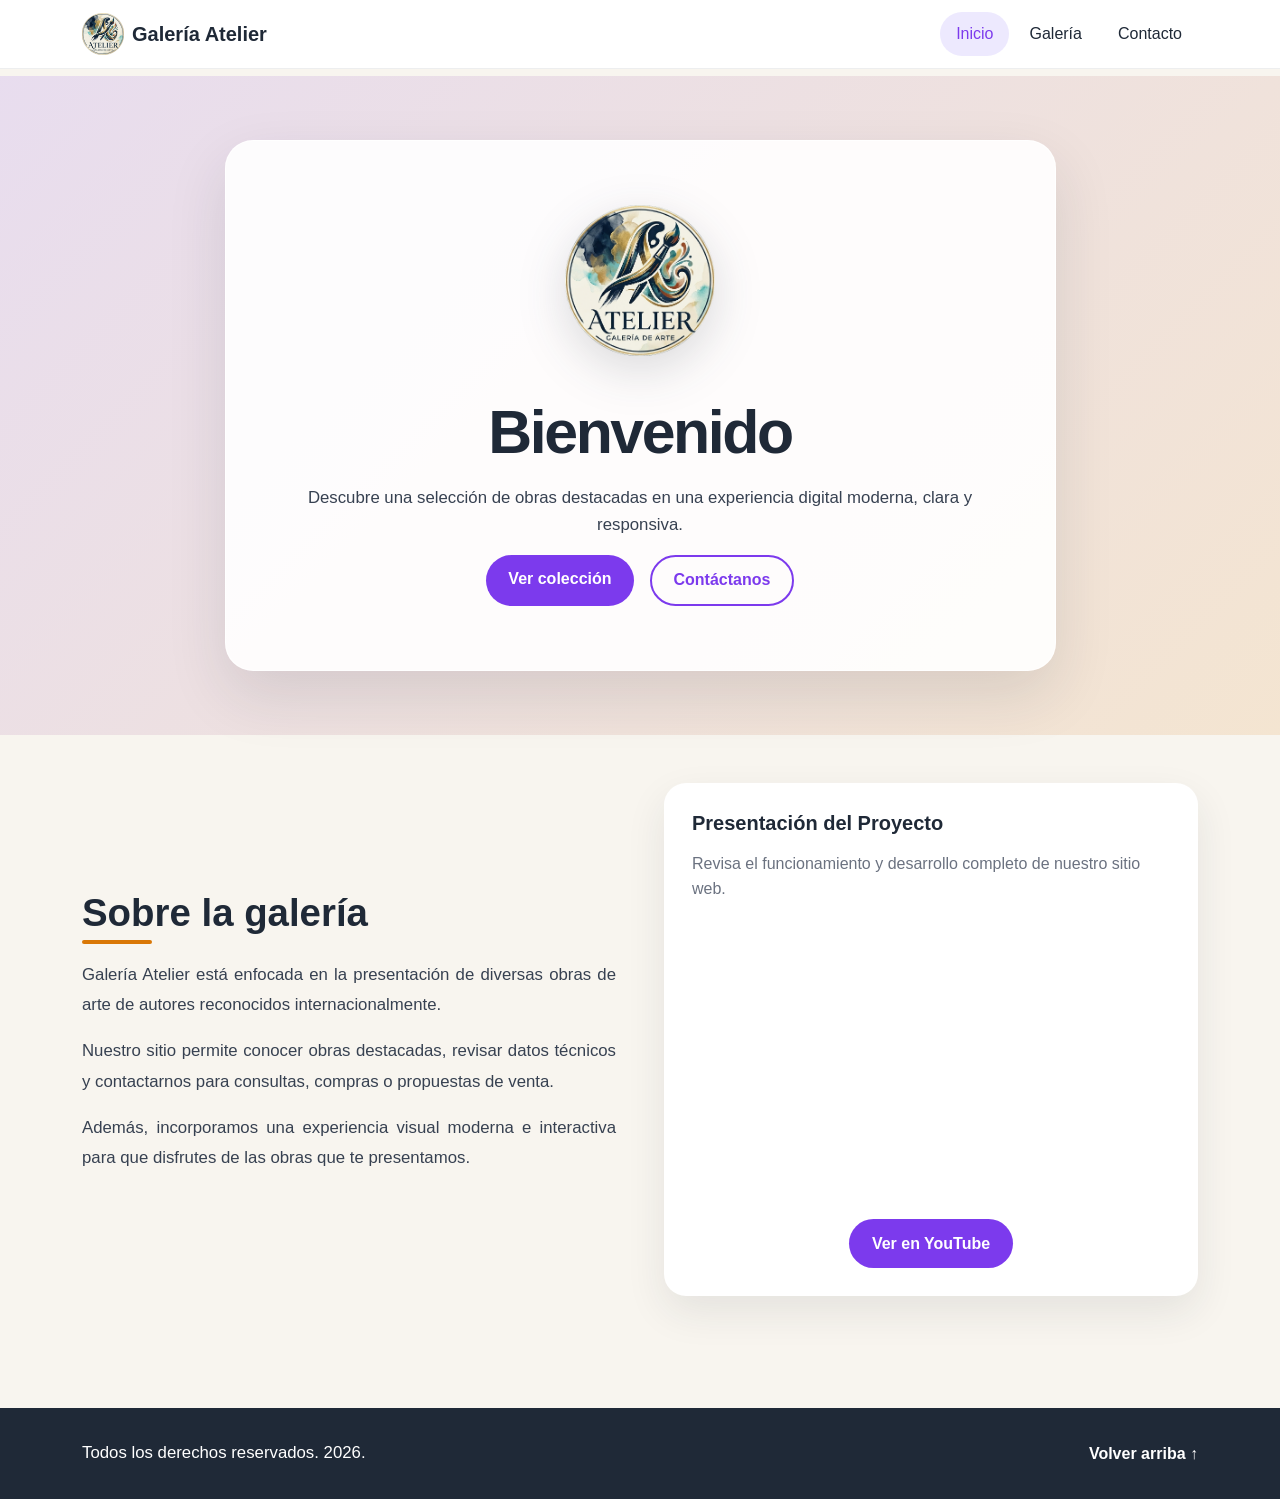
==== index.html @ 64c45fc4 "Add files via upload Primera versión del sitio de galería." ====
<!DOCTYPE html>
<html lang="es">
<head>
  <meta charset="UTF-8">
  <meta name="viewport" content="width=device-width, initial-scale=1.0">
  <title>Inicio | Galería Atelier</title>
  <link href="https://cdn.jsdelivr.net/npm/bootstrap@5.3.3/dist/css/bootstrap.min.css" rel="stylesheet">
  <link rel="stylesheet" href="estilos.css">
</head>
<body>
  <nav class="navbar navbar-expand-lg fixed-top">
    <div class="container">
      <a class="navbar-brand d-flex align-items-center gap-2" href="index.html" aria-label="Ir a inicio de Galería Atelier">
        <img src="img/Logo Atelier sin fondo.png" alt="Logo Galería Atelier" class="navbar-logo">
        <span>Galería Atelier</span>
      </a>
      <button class="navbar-toggler" type="button" data-bs-toggle="collapse" data-bs-target="#menuPrincipal" aria-controls="menuPrincipal" aria-expanded="false" aria-label="Abrir menú">
        <span class="navbar-toggler-icon"></span>
      </button>
      <div class="collapse navbar-collapse" id="menuPrincipal">
        <ul class="navbar-nav ms-auto mb-2 mb-lg-0">
          <li class="nav-item"><a class="nav-link active" aria-current="page" href="index.html">Inicio</a></li>
          <li class="nav-item"><a class="nav-link" href="galeria.html">Galería</a></li>
          <li class="nav-item"><a class="nav-link" href="contacto.html">Contacto</a></li>
        </ul>
      </div>
    </div>
  </nav>

  <header class="hero page-hero" id="inicio">
    <div class="container">
      <div class="row justify-content-center">
        <div class="col-lg-9">
          <div class="hero-card text-center">
            <img src="img/Logo Atelier sin fondo.png" alt="Logo Galería Atelier" class="hero-logo mb-3">
            <h1 class="mt-4 mb-3">Bienvenido</h1>
            <p class="hero-description mx-auto">
              Descubre una selección de obras destacadas en una experiencia digital moderna, clara y responsiva.
            </p>
            <div class="d-flex justify-content-center gap-3 flex-wrap">
              <a class="btn btn-art" href="galeria.html">Ver colección</a>
              <a class="btn btn-outline-art" href="contacto.html">Contáctanos</a>
            </div>
          </div>
        </div>
      </div>
    </div>
  </header>

  <main>
    <section class="container py-5" id="introduccion">
      <div class="row align-items-center g-5">
        <div class="col-lg-6 about-text">
          <h2 class="section-title">Sobre la galería</h2>
          <p>
            Galería Atelier está enfocada en la presentación de diversas obras de arte de autores reconocidos internacionalmente.
          </p>
          <p>
            Nuestro sitio permite conocer obras destacadas, revisar datos técnicos y contactarnos para consultas, compras o propuestas de venta.
          </p>
          <p>
            Además, incorporamos una experiencia visual moderna e interactiva para que disfrutes de las obras que te presentamos. 
          </p>
        </div>

        <div class="col-lg-6">
          <div class="video-card">
            <h3 class="mb-3">Presentación del Proyecto</h3>
            <p class="video-text">
              Revisa el funcionamiento y desarrollo completo de nuestro sitio web.
            </p>
            <div class="ratio ratio-16x9 rounded overflow-hidden">
              <iframe
                src="https://www.youtube.com/embed/Tom0FctQINM"
                title="Presentación Proyecto Galería de Arte"
                allowfullscreen>
              </iframe>
            </div>
            <div class="text-center mt-4">
              <a href="https://www.youtube.com/watch?v=Tom0FctQINM" target="_blank" class="btn btn-art">
                Ver en YouTube
              </a>
            </div>
          </div>
        </div>
      </div>
    </section>
  </main>

 
  <footer class="footer">
    <div class="container d-flex flex-column flex-md-row justify-content-between align-items-center gap-2">
      <p>Todos los derechos reservados. 2026.</p>
      <a href="#inicio" class="back-top">Volver arriba ↑</a>
    </div>
  </footer>

  <script src="https://cdn.jsdelivr.net/npm/bootstrap@5.3.3/dist/js/bootstrap.bundle.min.js"></script>
</body>
</html>
---- estilos.css ----
:root {
  --color-fondo: #f8f5ef;
  --color-principal: #1f2937;
  --color-secundario: #7c3aed;
  --color-acento: #d97706;
  --color-claro: #ffffff;
  --color-texto: #374151;
  --color-muted: #6b7280;
  --color-suave: #ede9fe;
  --sombra-suave: 0 16px 40px rgba(31, 41, 55, 0.09);
  --sombra-media: 0 22px 55px rgba(31, 41, 55, 0.15);
  --radio-card: 22px;
  --transicion: 0.4s ease;
}

* {
  box-sizing: border-box;
}

html {
  scroll-behavior: smooth;
}

body {
  margin: 0;
  font-family: 'Segoe UI', Arial, sans-serif;
  background: var(--color-fondo);
  color: var(--color-texto);
  line-height: 1.6;
  padding-top: 76px;
}

h1,
h2,
h3,
.navbar-brand {
  color: var(--color-principal);
  font-weight: 700;
}

h1 {
  font-size: clamp(2rem, 5vw, 3.8rem);
  letter-spacing: -0.04em;
}

h2 {
  font-size: clamp(1.6rem, 3vw, 2.4rem);
}

h3 {
  font-size: 1.25rem;
}

p {
  font-size: 1.05rem;
  margin-bottom: 1rem;
}

a {
  color: var(--color-secundario);
  font-weight: 600;
  text-decoration: none;
  transition: color var(--transicion), background-color var(--transicion), transform var(--transicion);
}

a:hover {
  color: var(--color-acento);
}

/* Navbar */
.navbar {
  background: rgba(255, 255, 255, 0.96);
  backdrop-filter: blur(10px);
  border-bottom: 1px solid rgba(31, 41, 55, 0.08);
}

.navbar-brand {
  color: var(--color-principal) !important;
}

.navbar-logo {
  width: 42px;
  height: 42px;
  object-fit: contain;
}

.nav-link {
  color: var(--color-principal) !important;
  border-radius: 999px;
  padding: 0.55rem 1rem !important;
  margin-left: 0.25rem;
}

.nav-link:hover,
.nav-link.active {
  background-color: var(--color-suave);
  color: var(--color-secundario) !important;
}

/* Encabezados */
.hero,
.page-header,
.contact-hero {
  background: linear-gradient(135deg, rgba(124, 58, 237, 0.13), rgba(217, 119, 6, 0.13));
}

.hero {
  min-height: 48vh;
  display: flex;
  align-items: center;
  padding: 4rem 0;
}

.hero-card {
  background: rgba(255, 255, 255, 0.9);
  border: 1px solid rgba(255, 255, 255, 0.8);
  border-radius: 28px;
  box-shadow: 0 24px 60px rgba(31, 41, 55, 0.12);
  padding: clamp(2rem, 5vw, 4rem);
}

.hero-logo {
  width: min(150px, 45vw);
  height: auto;
  filter: drop-shadow(0 14px 24px rgba(31, 41, 55, 0.16));
}

.hero-description,
.lead {
  max-width: 720px;
  color: var(--color-texto);
}

.page-header {
  padding: 4rem 0 3rem;
}

.page-header-logo {
  width: min(130px, 42vw);
  height: auto;
  filter: drop-shadow(0 14px 24px rgba(31, 41, 55, 0.16));
}

.badge-art {
  display: inline-block;
  background: var(--color-suave);
  color: var(--color-secundario);
  border-radius: 999px;
  padding: 0.45rem 0.8rem;
  font-weight: 900;
}

.section-title {
  position: relative;
  display: inline-block;
  margin-bottom: 1.5rem;
}

.section-title::after {
  content: '';
  position: absolute;
  left: 0;
  bottom: -8px;
  width: 70px;
  height: 4px;
  border-radius: 999px;
  background: var(--color-acento);
}

.about-text p {
  text-align: justify;
  line-height: 1.8;
}

/* Componentes reutilizables */
.feature-card,
.art-card,
.contact-card,
.video-card {
  background: var(--color-claro);
  border: 0;
  border-radius: var(--radio-card);
  box-shadow: var(--sombra-suave);
  overflow: hidden;
  transition: transform var(--transicion), box-shadow var(--transicion);
}

.feature-card:hover,
.art-card:hover,
.contact-card:hover {
  transform: translateY(-6px);
  box-shadow: var(--sombra-media);
}

.icon-circle {
  width: 58px;
  height: 58px;
  border-radius: 50%;
  background: var(--color-suave);
  color: var(--color-secundario);
  display: inline-flex;
  align-items: center;
  justify-content: center;
  font-size: 1.6rem;
  margin-bottom: 1rem;
}

.btn-art {
  background: var(--color-secundario);
  color: var(--color-claro);
  border: none;
  border-radius: 999px;
  padding: 0.8rem 1.4rem;
  font-weight: 700;
  transition: background-color var(--transicion), transform var(--transicion);
}

.btn-art:hover {
  background: var(--color-acento);
  color: var(--color-claro);
  transform: translateY(-2px);
}

.btn-outline-art {
  color: var(--color-secundario);
  border: 2px solid var(--color-secundario);
  border-radius: 999px;
  padding: 0.72rem 1.35rem;
  font-weight: 700;
}

.btn-outline-art:hover {
  background: var(--color-secundario);
  color: var(--color-claro);
  transform: translateY(-2px);
}

/* Video */
.video-card {
  height: 100%;
  padding: 28px;
}

.video-card iframe {
  border: 0;
  border-radius: 14px;
}

.video-text {
  color: var(--color-muted);
  font-size: 1rem;
  line-height: 1.6;
  margin-bottom: 1.5rem;
}

/* Galería */
.gallery-card {
  cursor: pointer;
  outline: none;
}

.gallery-card:focus-visible {
  box-shadow: 0 0 0 0.25rem rgba(124, 58, 237, 0.28), var(--sombra-media);
}

.gallery-frame {
  position: relative;
  overflow: hidden;
}

.gallery-frame::after {
  content: '';
  position: absolute;
  inset: 0;
  background: linear-gradient(180deg, transparent 35%, rgba(31, 41, 55, 0.74));
  opacity: 0;
  transition: opacity var(--transicion);
}

.gallery-img {
  width: 100%;
  height: 260px;
  object-fit: cover;
  transition: transform 0.45s ease, filter 0.45s ease;
}

.gallery-card:hover .gallery-frame::after,
.gallery-card:focus-visible .gallery-frame::after {
  opacity: 1;
}

.gallery-card:hover .gallery-img,
.gallery-card:focus-visible .gallery-img {
  transform: scale(1.08);
}

.gallery-overlay {
  position: absolute;
  left: 1rem;
  right: 1rem;
  bottom: 1rem;
  z-index: 2;
  display: inline-flex;
  justify-content: center;
  align-items: center;
  min-height: 44px;
  padding: 0.6rem 1rem;
  border-radius: 999px;
  background: rgba(255, 255, 255, 0.92);
  color: var(--color-principal);
  font-weight: 800;
  opacity: 0;
  transform: translateY(18px);
  transition: transform var(--transicion), opacity var(--transicion), background-color var(--transicion);
}

.gallery-card:hover .gallery-overlay,
.gallery-card:focus-visible .gallery-overlay {
  opacity: 1;
  transform: translateY(0);
}

.art-meta {
  color: var(--color-muted);
  font-size: 0.95rem;
  margin-bottom: 0.4rem;
}

.lightbox-content {
  background: radial-gradient(circle at top, rgba(124, 58, 237, 0.35), transparent 32%), rgba(15, 23, 42, 0.98);
  color: var(--color-claro);
}

.lightbox-kicker {
  color: #c4b5fd;
  font-size: 0.85rem;
  font-weight: 800;
  letter-spacing: 0.12em;
  text-transform: uppercase;
}

.lightbox-figure {
  width: min(1100px, 92vw);
  margin: 0 auto;
  text-align: center;
}

.lightbox-img {
  width: auto;
  max-width: 100%;
  max-height: 72vh;
  object-fit: contain;
  border-radius: 22px;
  box-shadow: 0 30px 90px rgba(0, 0, 0, 0.45);
}

.lightbox-caption {
  width: min(900px, 90vw);
  margin: 1rem auto 0;
  padding: 1rem 1.25rem;
  border-radius: 18px;
  background: rgba(255, 255, 255, 0.1);
  backdrop-filter: blur(8px);
}

.lightbox-caption strong,
.lightbox-caption span {
  display: block;
}

.lightbox-caption strong {
  color: var(--color-claro);
  font-size: clamp(1.1rem, 2vw, 1.45rem);
}

.lightbox-caption span {
  color: #e5e7eb;
  font-size: 0.95rem;
}

.lightbox-control {
  width: 8%;
}

.lightbox-indicators {
  position: static;
  margin-top: 1rem;
}

.lightbox-indicators [data-bs-target] {
  width: 12px;
  height: 12px;
  border-radius: 50%;
}

/* Contacto */
.contact-hero-text {
  max-width: 760px;
  color: var(--color-texto);
  font-size: 1.15rem;
}

.contact-intro,
.form-note {
  color: var(--color-muted);
  font-size: 1rem;
}

.form-label {
  color: var(--color-principal);
  font-weight: 700;
}

.form-control,
.form-select {
  border: 1px solid #d1d5db;
  border-radius: 14px;
  padding: 0.8rem 1rem;
  transition: border-color var(--transicion), box-shadow var(--transicion);
}

.form-control:focus,
.form-select:focus {
  border-color: var(--color-secundario);
  box-shadow: 0 0 0 0.25rem rgba(124, 58, 237, 0.16);
}

.info-list {
  list-style: none;
  margin-bottom: 0;
  padding-left: 0;
}

.info-list li {
  border-bottom: 1px solid rgba(31, 41, 55, 0.08);
  padding: 0.6rem 0;
}

.contact-info-card {
  position: relative;
}

.contact-info-card::before {
  content: '';
  position: absolute;
  top: 0;
  right: 0;
  width: 160px;
  height: 160px;
  background: var(--color-suave);
  border-radius: 0 0 0 100%;
  z-index: 0;
}

.contact-info-card > * {
  position: relative;
  z-index: 1;
}

.contact-logo {
  width: min(260px, 80%);
  height: auto;
  padding: 1rem;
  border-radius: 24px;
  background: rgba(255, 255, 255, 0.72);
  filter: drop-shadow(0 12px 22px rgba(31, 41, 55, 0.16));
}

.contact-info-list li {
  font-size: 1rem;
  line-height: 1.6;
}

.contact-highlight {
  background: var(--color-suave);
  border-radius: 18px;
  color: var(--color-principal);
  padding: 1rem 1.2rem;
}

.contact-highlight strong,
.contact-highlight span {
  display: block;
}

.mensaje-confirmacion {
  display: none;
  padding: 1rem 1.25rem;
  border-radius: 16px;
  color: #14532d;
  background-color: #dcfce7;
  border: 1px solid #86efac;
  font-weight: 700;
  line-height: 1.5;
  box-shadow: 0 12px 30px rgba(20, 83, 45, 0.12);
}

.mensaje-confirmacion.mostrar {
  display: block;
  animation: aparecerMensaje 0.4s ease;
}

@keyframes aparecerMensaje {
  from {
    opacity: 0;
    transform: translateY(10px);
  }

  to {
    opacity: 1;
    transform: translateY(0);
  }
}

/* Footer */
.footer {
  background: var(--color-principal);
  color: var(--color-claro);
  margin-top: 4rem;
  padding: 2rem 0;
}

.footer p,
.footer a {
  color: var(--color-claro);
  margin: 0;
}

.back-top {
  display: inline-flex;
  align-items: center;
  gap: 0.4rem;
}

@media (max-width: 991px) {
  .video-card {
    margin-top: 1rem;
  }
}

@media (max-width: 768px) {
  body {
    padding-top: 68px;
  }

  .hero {
    min-height: auto;
    padding: 3.5rem 0;
  }

  .page-header {
    padding: 3rem 0 2.25rem;
  }

  .gallery-img {
    height: 220px;
  }

  .nav-link {
    margin: 0.25rem 0;
  }

  .about-text p {
    text-align: left;
  }
}

@media (max-width: 576px) {
  .lightbox-control {
    width: 15%;
  }

  .lightbox-img {
    max-height: 58vh;
  }

  .video-card {
    padding: 22px;
  }
}
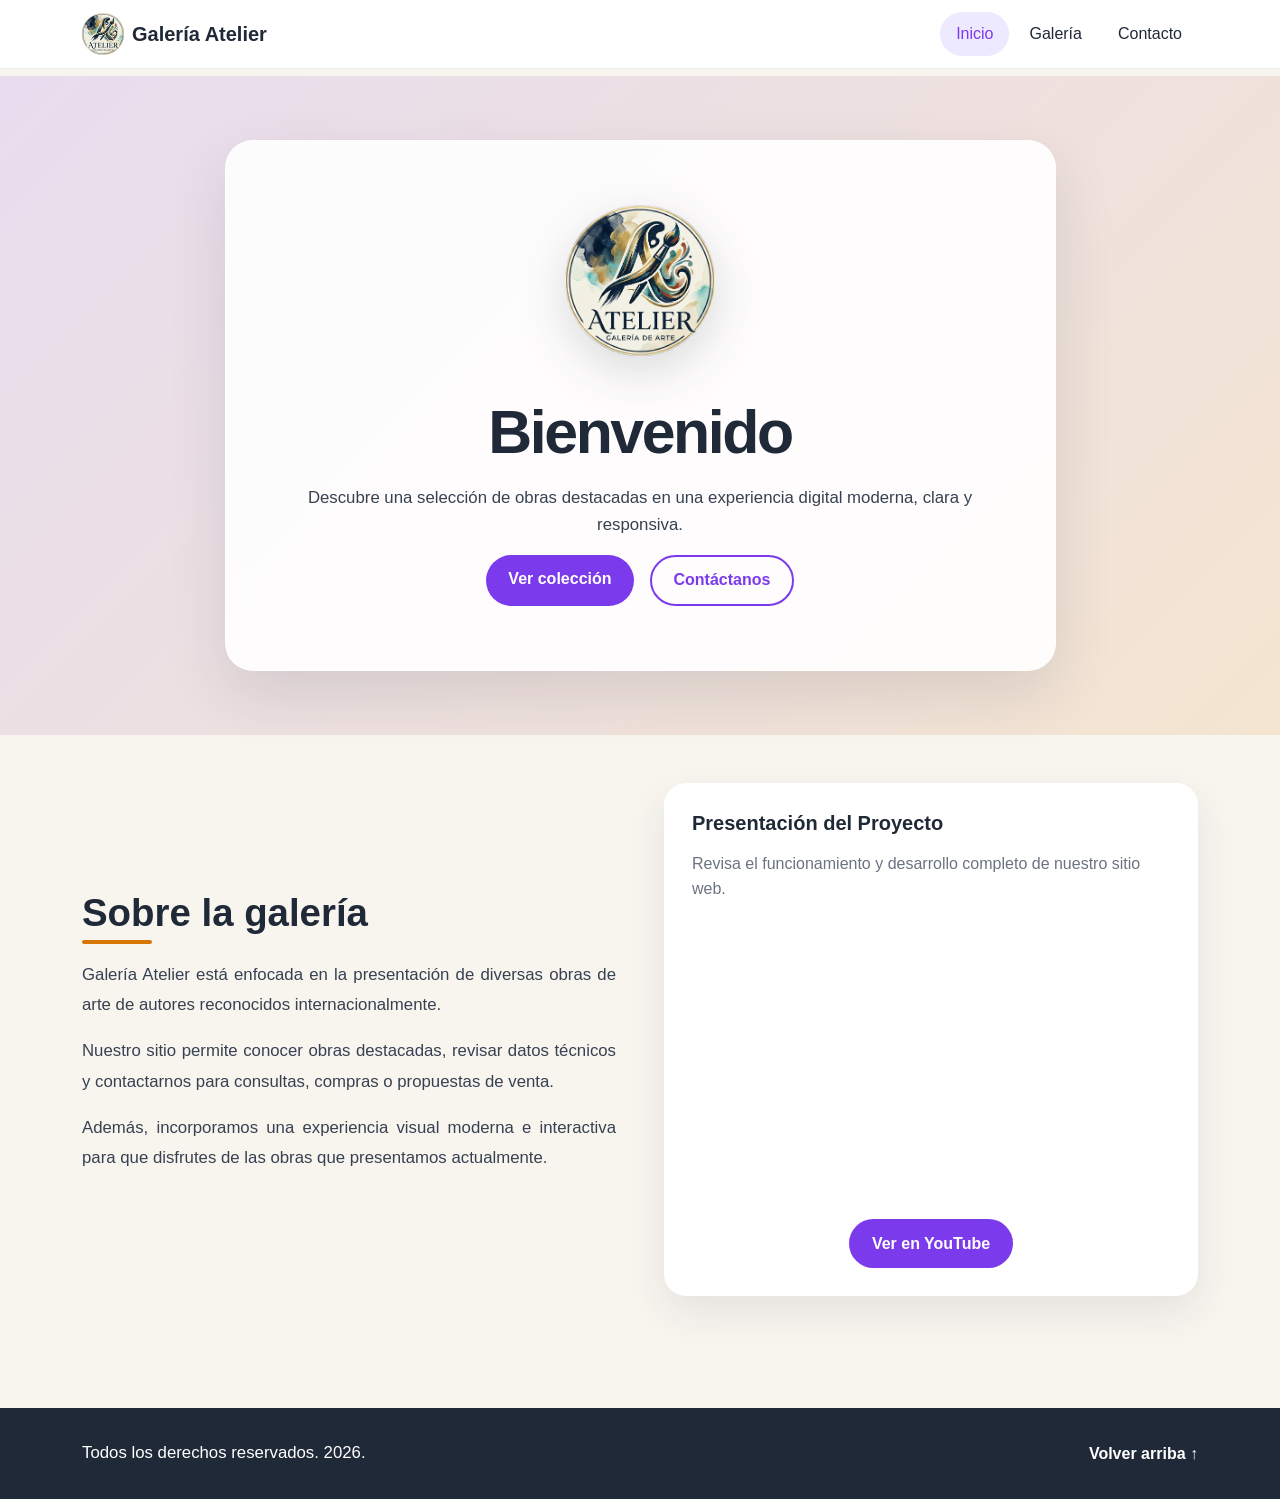
==== commit 8f5cb1a7: "corrección de texto. Corrección en la descripción de la galería." ====
--- a/index.html
+++ b/index.html
@@ -59,7 +59,7 @@
             Nuestro sitio permite conocer obras destacadas, revisar datos técnicos y contactarnos para consultas, compras o propuestas de venta.
           </p>
           <p>
-            Además, incorporamos una experiencia visual moderna e interactiva para que disfrutes de las obras que te presentamos. 
+            Además, incorporamos una experiencia visual moderna e interactiva para que disfrutes de las obras que presentamos actualmente. 
           </p>
         </div>
 
